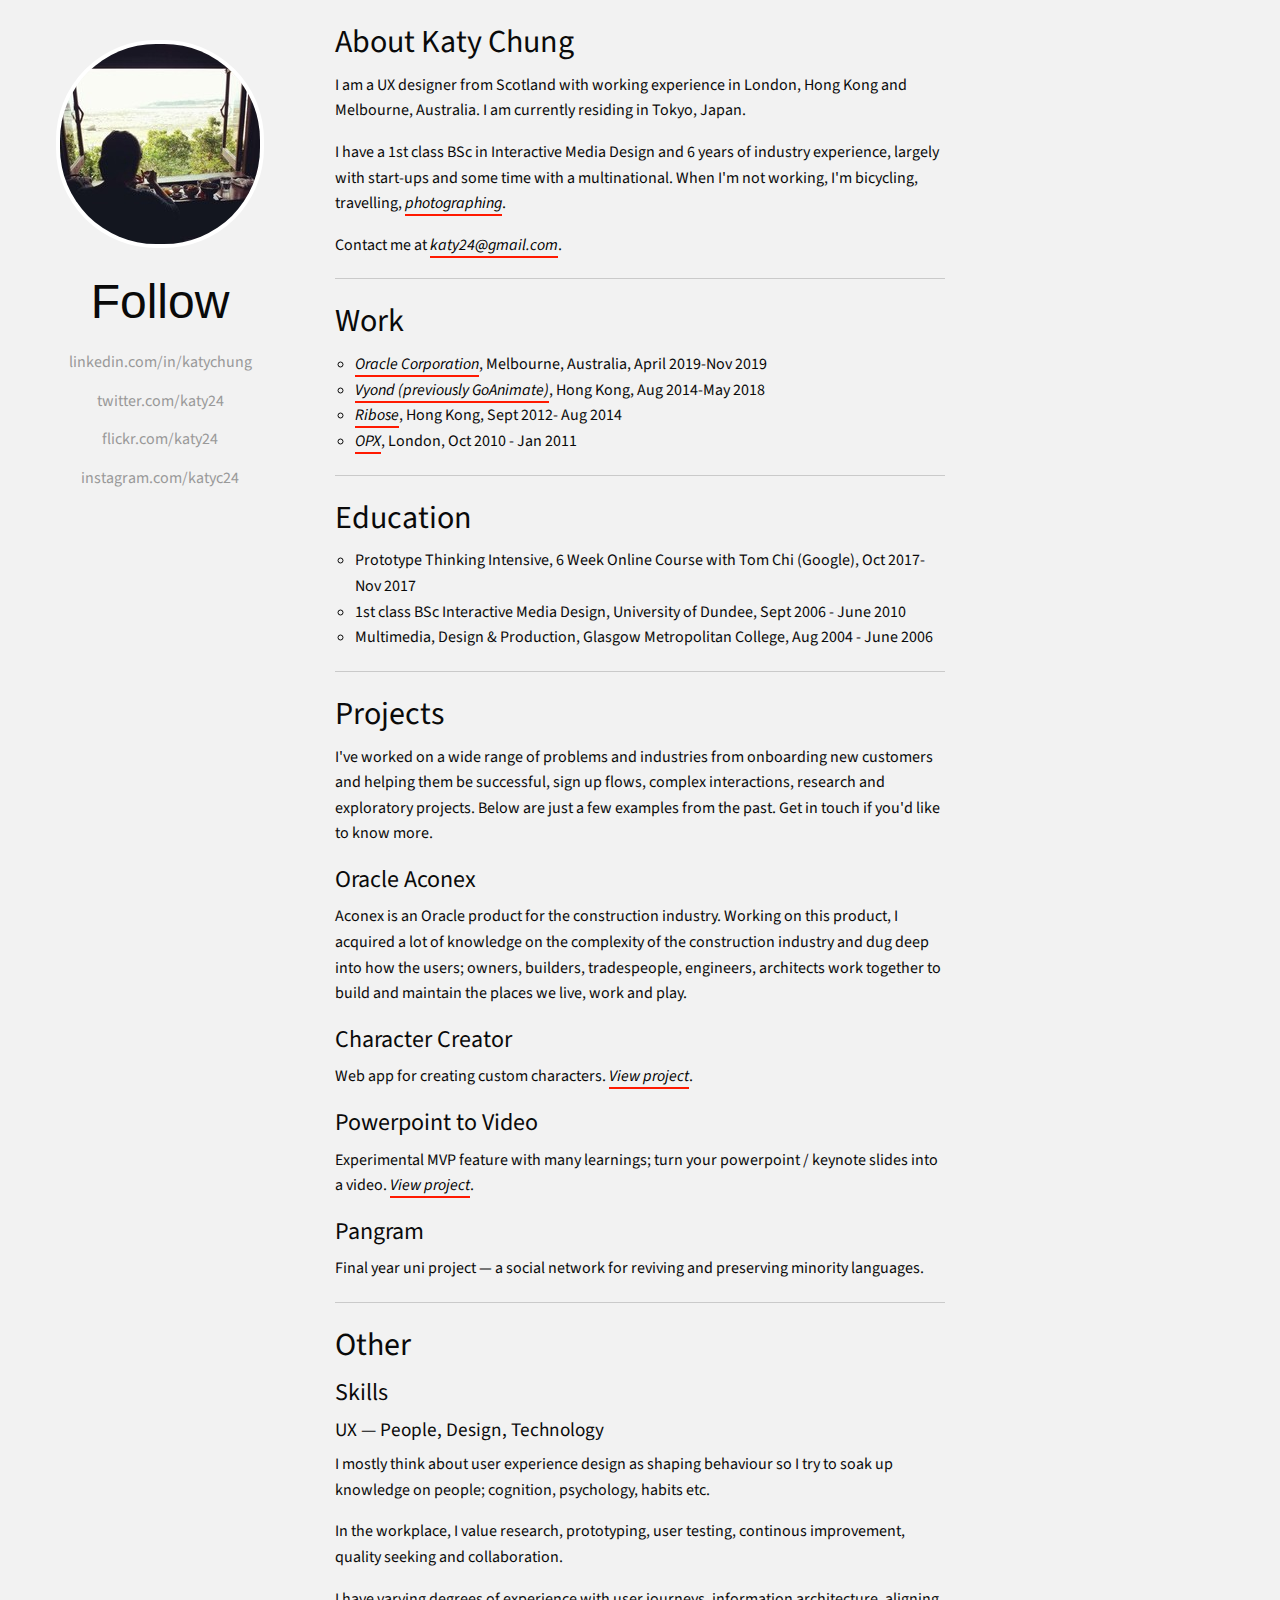
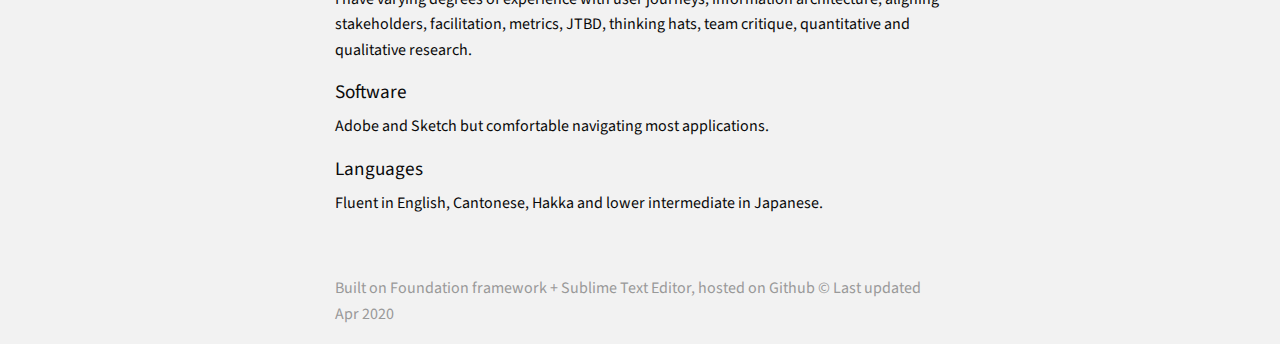
==== index.html @ f3f34f8c "-" ====
<!doctype html>
<html class="no-js" lang="en" dir="ltr">
  <head>
    <meta charset="utf-8">
    <meta http-equiv="x-ua-compatible" content="ie=edge">
    <meta name="viewport" content="width=device-width, initial-scale=1.0">
    <title>Katy Chung / User Experience Designer / Tokyo</title>
    <link rel="stylesheet" href="css/foundation.css">
    <link rel="stylesheet" href="css/app.css">
    <link href="https://fonts.googleapis.com/css?family=PT+Sans|Roboto|Source+Sans+Pro|Francois+One|Open+Sans" rel="stylesheet">
    <!-- Global site tag (gtag.js) - Google Analytics -->
<script async src="https://www.googletagmanager.com/gtag/js?id=G-DF2PL2KY1L"></script>
<script>
  window.dataLayer = window.dataLayer || [];
  function gtag(){dataLayer.push(arguments);}
  gtag('js', new Date());

  gtag('config', 'G-DF2PL2KY1L');
</script>
    <!-- Global site tag (gtag.js) - Google Analytics -->
  <body>

<div class="grid-y medium-grid">
    <div class="cell medium-auto medium-cell">
      <div class="grid-x grid-padding-x">
        <div class="cell medium-3 medium-cell-y">
          <div id="follow">
            <ul class="vertical menu nav-alt align-center">
              <li class="profileimage"><img src="pics/profile.jpg"></li>
              <li class="h1 section-title">Follow</li>
              <li><a href="https://www.linkedin.com/in/katychung/" target="_blank">linkedin.com/in/katychung</a></li>
              <li><a href="https://www.twitter.com/katy24" target="_blank">twitter.com/katy24</a></li>
              <li><a href="https://www.flickr.com/katy24" target="_blank">flickr.com/katy24</a></li>
              <li><a href="https://www.instagram.com/katyc24/" target="_blank">instagram.com/katyc24</a></li>
            </ul>
          </div>
        </div>

      <div class="cell medium-6 medium-cell">          
        <div id="main-nav">
<!--           <ul class="horizontal menu nav-alt align-center">
            <li class="c¥"><a href="#about">About</a></li>
            <li><a href="#work">Work</a></li>
            <li><a href="#education">Education</a></li>
            <li><a href="#projects">Projects</a></li>
            <li><a href="#other">Other</a></li>
          </ul> -->
        </div>
        <div id="about">
        <h1 class="section-title">About Katy Chung</h1>
        <p>I am a UX designer from Scotland with working experience in London, Hong Kong and Melbourne, Australia. I am currently residing in Tokyo, Japan.</p>
        <p>I have a 1st class BSc in Interactive Media Design and 6 years of industry experience, largely with start-ups and some time with a multinational. When I'm not working, I'm bicycling, travelling, <a href="https://www.flickr.com/photos/katy24/" target="_blank">photographing</a>.</p>
        <p>Contact me at <a href="mailto:katy24@gmail.com">katy24@gmail.com</a>.</p>
        </div>
        <hr>
        <h1 id="work" class="section-title">Work</h1>
        <ul>
          <li><a href="https://www.vyond.com" target="_blank">Oracle Corporation</a>, Melbourne, Australia, April 2019-Nov 2019</li>
          <li><a href="https://www.vyond.com" target="_blank">Vyond (previously GoAnimate)</a>, Hong Kong, Aug 2014-May 2018</li>
          <li><a href="https://www.ribose.com" target="_blank">Ribose</a>, Hong Kong, Sept 2012- Aug 2014</li>
          <li><a href="https://opx.co.uk" target="_blank">OPX</a>, London, Oct 2010 - Jan 2011</li>
        </ul>
        <hr>
        <h1 id="education" class="section-title">Education</h1>
        <ul>
          <li>Prototype Thinking Intensive, 6 Week Online Course with Tom Chi (Google), Oct 2017-Nov 2017</li>
          <li>1st class BSc Interactive Media Design, University of Dundee, Sept 2006 - June 2010</li>
          <li>Multimedia, Design & Production, Glasgow Metropolitan College, Aug 2004 - June 2006</li>
        </ul>
        <hr>
        <h1 id="projects" class="section-title">Projects</h1>
        <p>I've worked on a wide range of problems and industries from onboarding new customers and helping them be successful, sign up flows, complex interactions, research and exploratory projects. Below are just a few examples from the past. Get in touch if you'd like to know more.</p>

        <h2 class="section-title">Oracle Aconex</h2> <p>Aconex is an Oracle
        product for the construction industry. Working on this product, I
        acquired a lot of knowledge on the complexity of the construction
        industry and dug deep into how the users; owners, builders,
        tradespeople, engineers, architects work together to build and
        maintain the places we live, work and play.</p>

        <h2 class="section-title">Character Creator</h2>
        <p>Web app for creating custom characters. <a href="character-creator.html">View project</a>.</p>
        <h2 class="section-title">Powerpoint to Video</h2>
        <p>Experimental MVP feature with many learnings; turn your powerpoint / keynote slides into a video. <a href="ppt.html">View project</a>.</p>
        <h2 class="section-title">Pangram</h2>
        <p>Final year uni project &mdash; a social network for reviving and preserving minority languages.</p>
        <hr>
        <h1 id="other" class="section-title">Other</h1>
        <h2 class="section-title">Skills</h2>
        <h3>UX &mdash; People, Design, Technology</h3>
        <p>I mostly think about user experience design as shaping behaviour so I try to soak up knowledge on people; cognition, psychology, habits etc.</p>

        <p>In the workplace, I value research, prototyping, user testing, continous improvement, quality seeking and collaboration.</p>

        <p>I have varying degrees of experience with user journeys, information architecture, aligning stakeholders, facilitation, metrics, JTBD, thinking hats, team critique, quantitative and qualitative research.</p>
        <h3>Software</h3>
        <p>Adobe and Sketch but comfortable navigating most applications.</p>
        <h3>Languages</h3>
        <p>Fluent in English, Cantonese, Hakka and lower intermediate in Japanese.</p>
        <p class="footer">Built on Foundation framework + Sublime Text Editor, hosted on Github &copy; Last updated Apr 2020</p>
      </div>
    </div>
  </div>
</div>
    <script src="js/vendor/jquery.js"></script>
    <script src="js/vendor/what-input.js"></script>
    <script src="js/vendor/foundation.js"></script>
    <script src="js/app.js"></script>
  </body>
</html>
---- css/app.css ----
body{
	background: #f2f2f2;
	font-family: 'Source Sans Pro', sans-serif;
}

h1, h2, h3, h4 {
	font-family: 'Source Sans Pro', sans-serif;
}

h1{
	font-size:2em;
}

h2{
	font-size:1.5em;
}


h3{
	font-size:1.2em;
}

h4{
	font-size:1em;
}

a:link, a:active, a:visited{
	color: black;
	border-bottom: 2px #FF1A01 solid;
	font-style: italic;
}

a:hover{
	color: #666;
}

ul{
	list-style: circle;
}

.profileimage img{
	border: 4px solid white;
	border-radius: 100px;
	margin-bottom: 20px;
}

.sidebar{
	/*background-color:#f2f2f2;*/
}

.particulars{
	background-color: #fff;
	min-height: 500px;
}

.nav-alt a{
	color: #999;
	border: none;
	font-style: normal;
}

.nav-alt a:hover{
	color: #666;
}

#about{
}

#follow{
	margin:40px 0 20px 0;
}

#main-nav{
	margin:20px 0;

}

.footer{
	margin-top: 60px;
	color: #999;
}
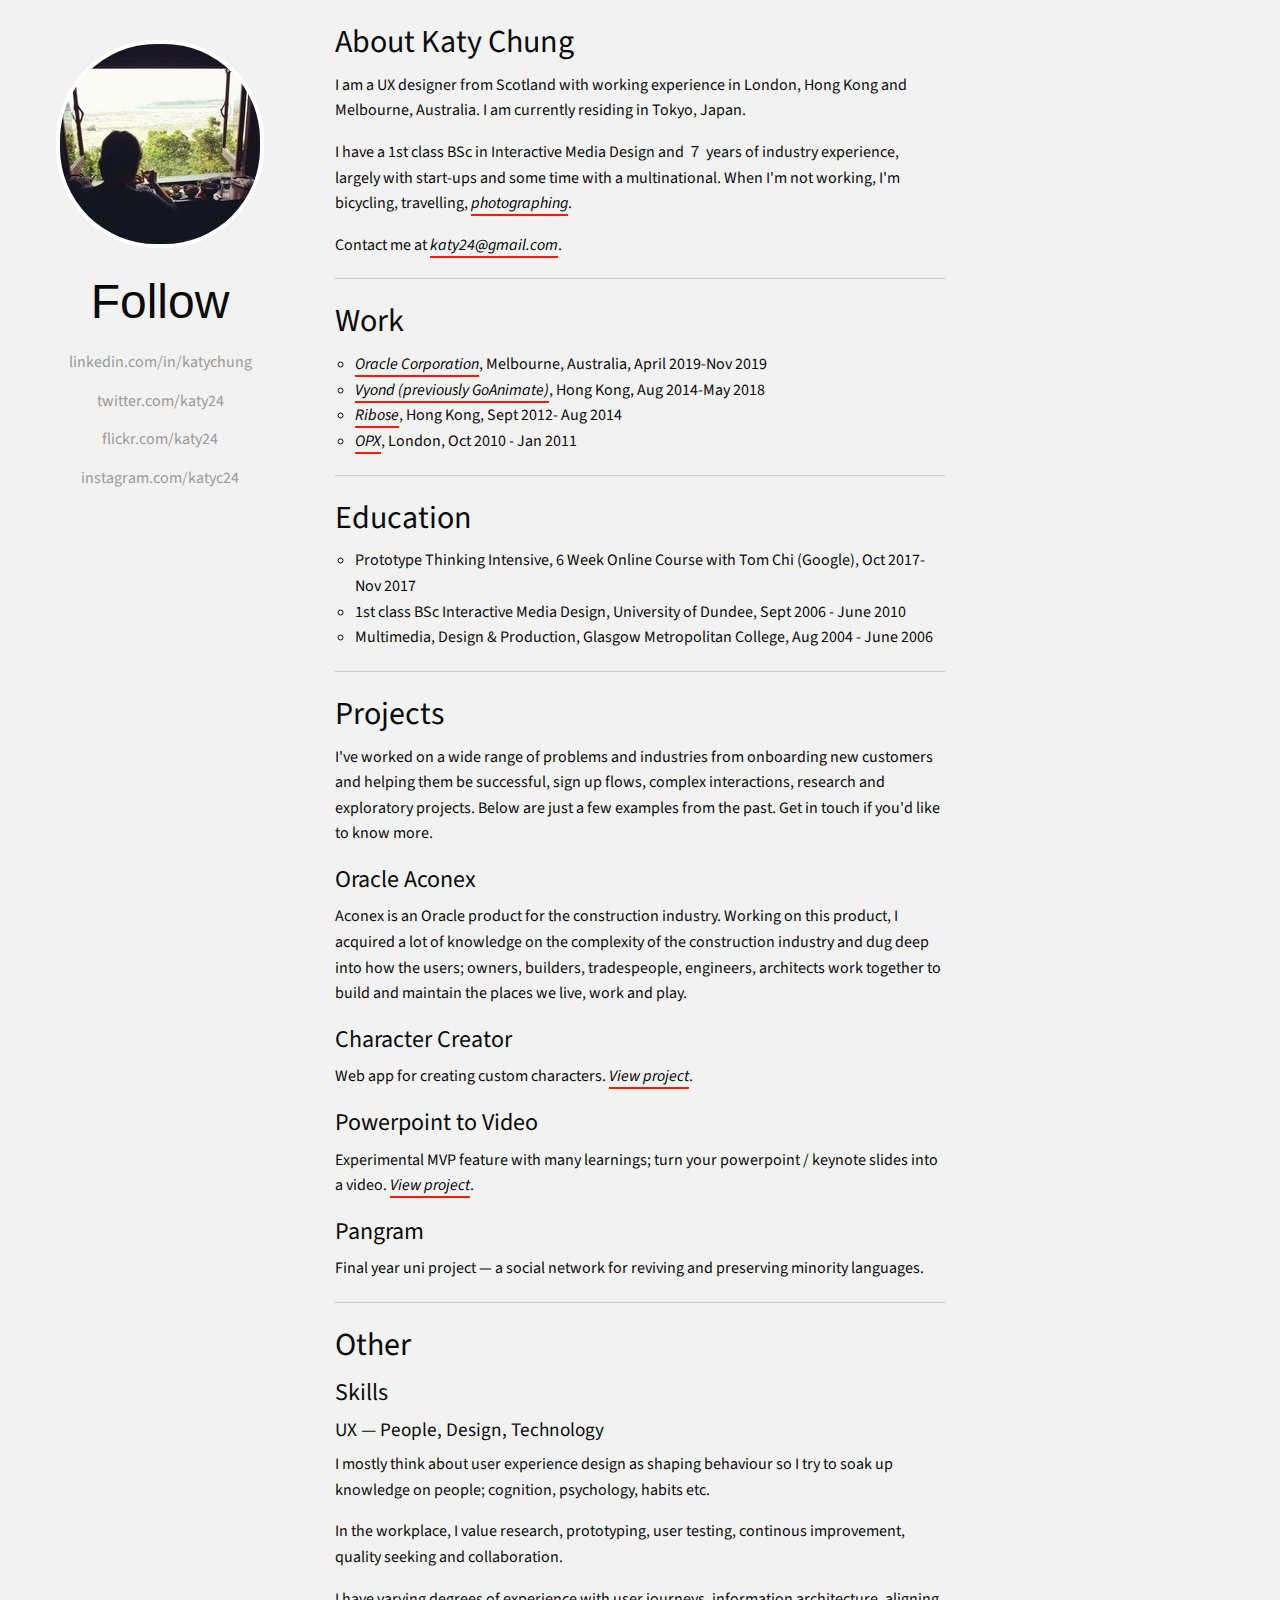
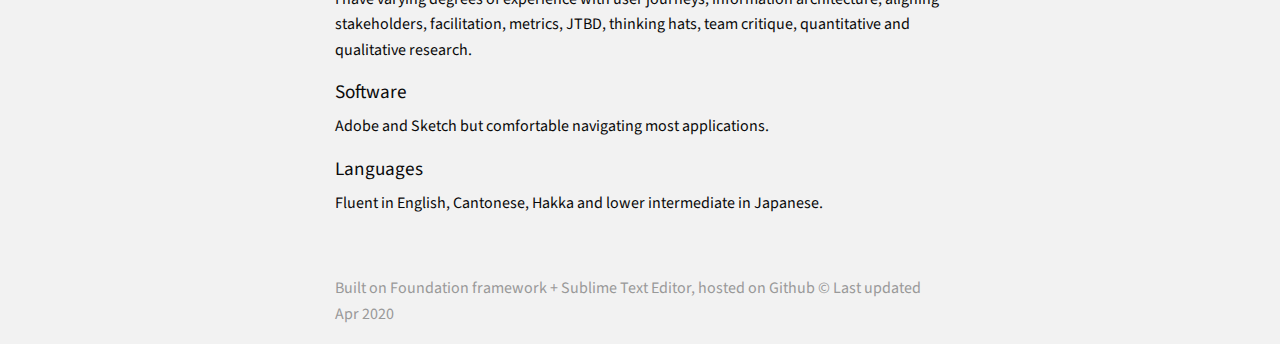
==== commit f10b7353: "Update index.html" ====
--- a/index.html
+++ b/index.html
@@ -49,7 +49,7 @@
         <div id="about">
         <h1 class="section-title">About Katy Chung</h1>
         <p>I am a UX designer from Scotland with working experience in London, Hong Kong and Melbourne, Australia. I am currently residing in Tokyo, Japan.</p>
-        <p>I have a 1st class BSc in Interactive Media Design and 6 years of industry experience, largely with start-ups and some time with a multinational. When I'm not working, I'm bicycling, travelling, <a href="https://www.flickr.com/photos/katy24/" target="_blank">photographing</a>.</p>
+        <p>I have a 1st class BSc in Interactive Media Design and ７ years of industry experience, largely with start-ups and some time with a multinational. When I'm not working, I'm bicycling, travelling, <a href="https://www.flickr.com/photos/katy24/" target="_blank">photographing</a>.</p>
         <p>Contact me at <a href="mailto:katy24@gmail.com">katy24@gmail.com</a>.</p>
         </div>
         <hr>
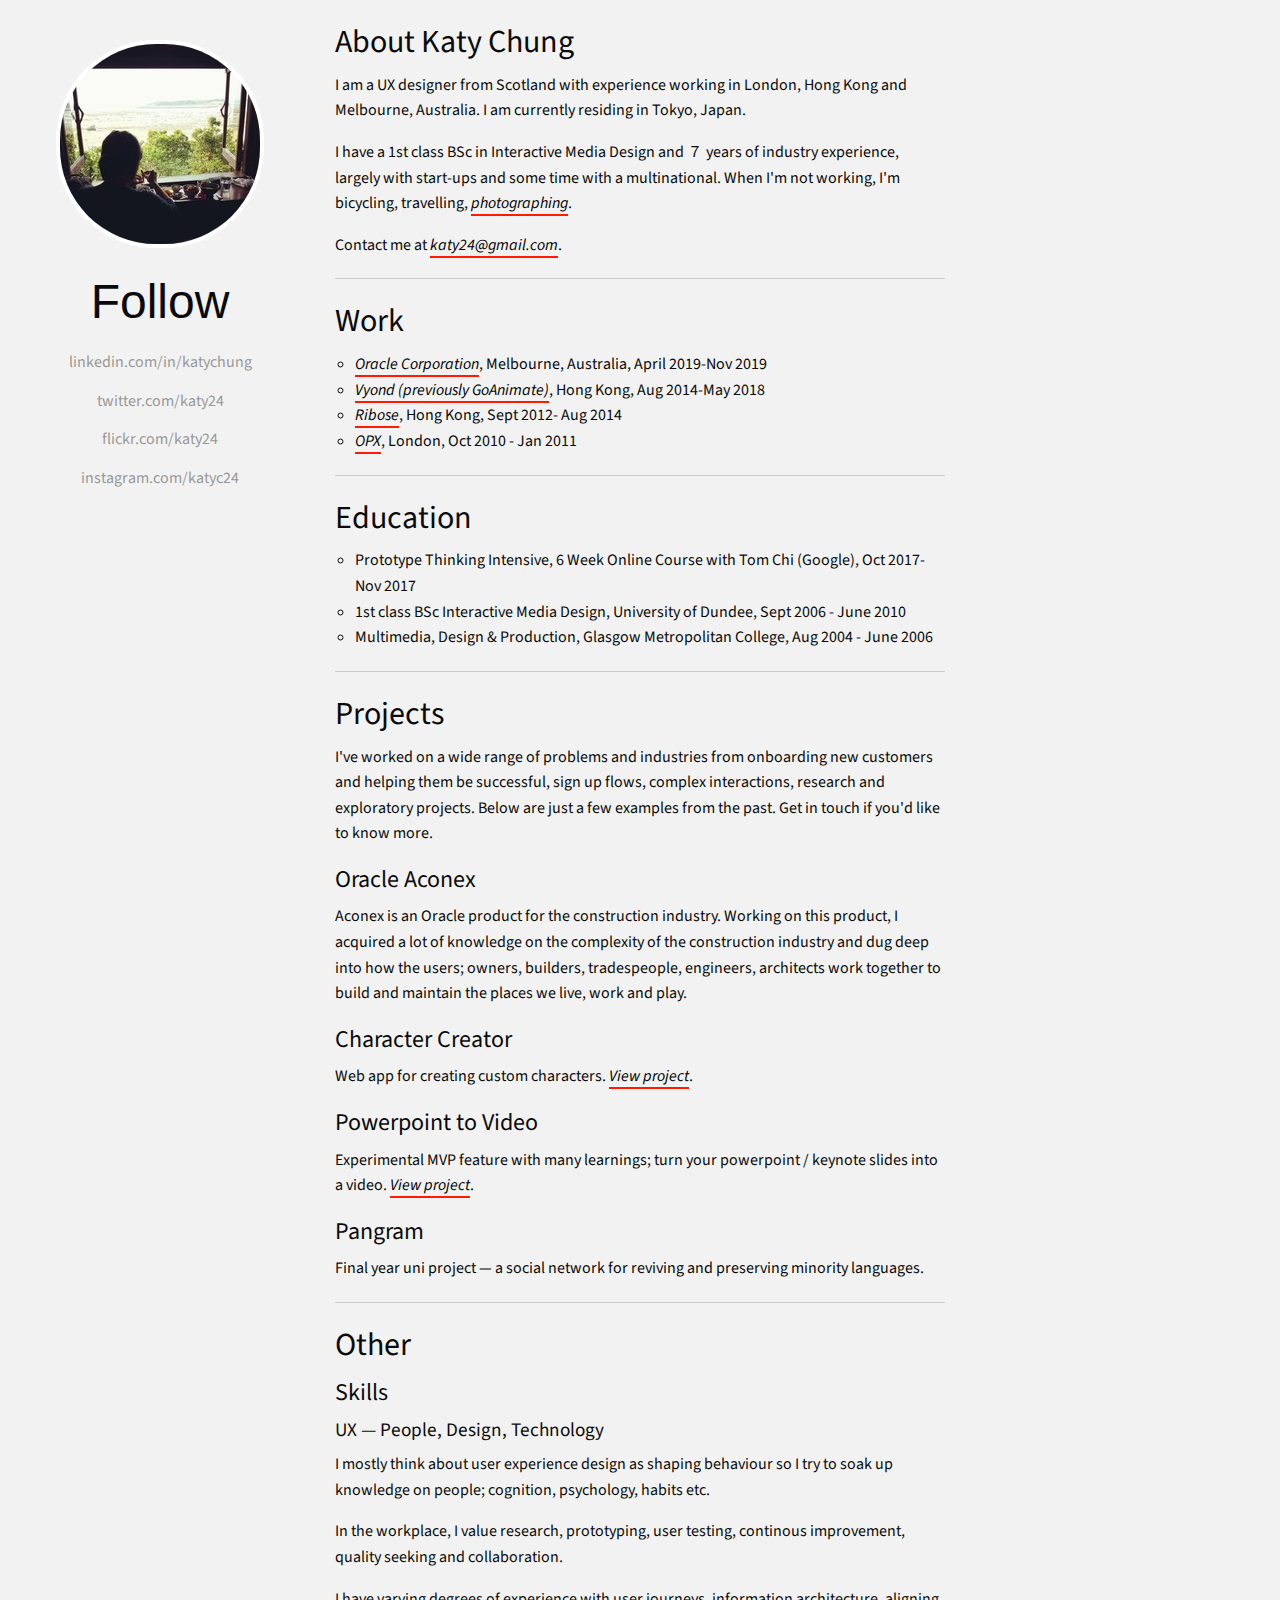
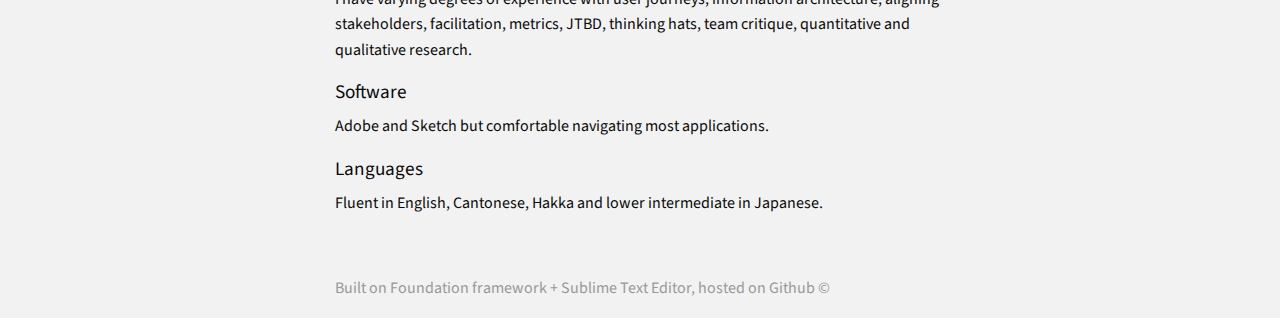
==== commit 017eac48: "minor copy changes" ====
--- a/index.html
+++ b/index.html
@@ -48,7 +48,7 @@
         </div>
         <div id="about">
         <h1 class="section-title">About Katy Chung</h1>
-        <p>I am a UX designer from Scotland with working experience in London, Hong Kong and Melbourne, Australia. I am currently residing in Tokyo, Japan.</p>
+        <p>I am a UX designer from Scotland with experience working in London, Hong Kong and Melbourne, Australia. I am currently residing in Tokyo, Japan.</p>
         <p>I have a 1st class BSc in Interactive Media Design and ７ years of industry experience, largely with start-ups and some time with a multinational. When I'm not working, I'm bicycling, travelling, <a href="https://www.flickr.com/photos/katy24/" target="_blank">photographing</a>.</p>
         <p>Contact me at <a href="mailto:katy24@gmail.com">katy24@gmail.com</a>.</p>
         </div>
@@ -97,7 +97,7 @@
         <p>Adobe and Sketch but comfortable navigating most applications.</p>
         <h3>Languages</h3>
         <p>Fluent in English, Cantonese, Hakka and lower intermediate in Japanese.</p>
-        <p class="footer">Built on Foundation framework + Sublime Text Editor, hosted on Github &copy; Last updated Apr 2020</p>
+        <p class="footer">Built on Foundation framework + Sublime Text Editor, hosted on Github &copy;</p>
       </div>
     </div>
   </div>
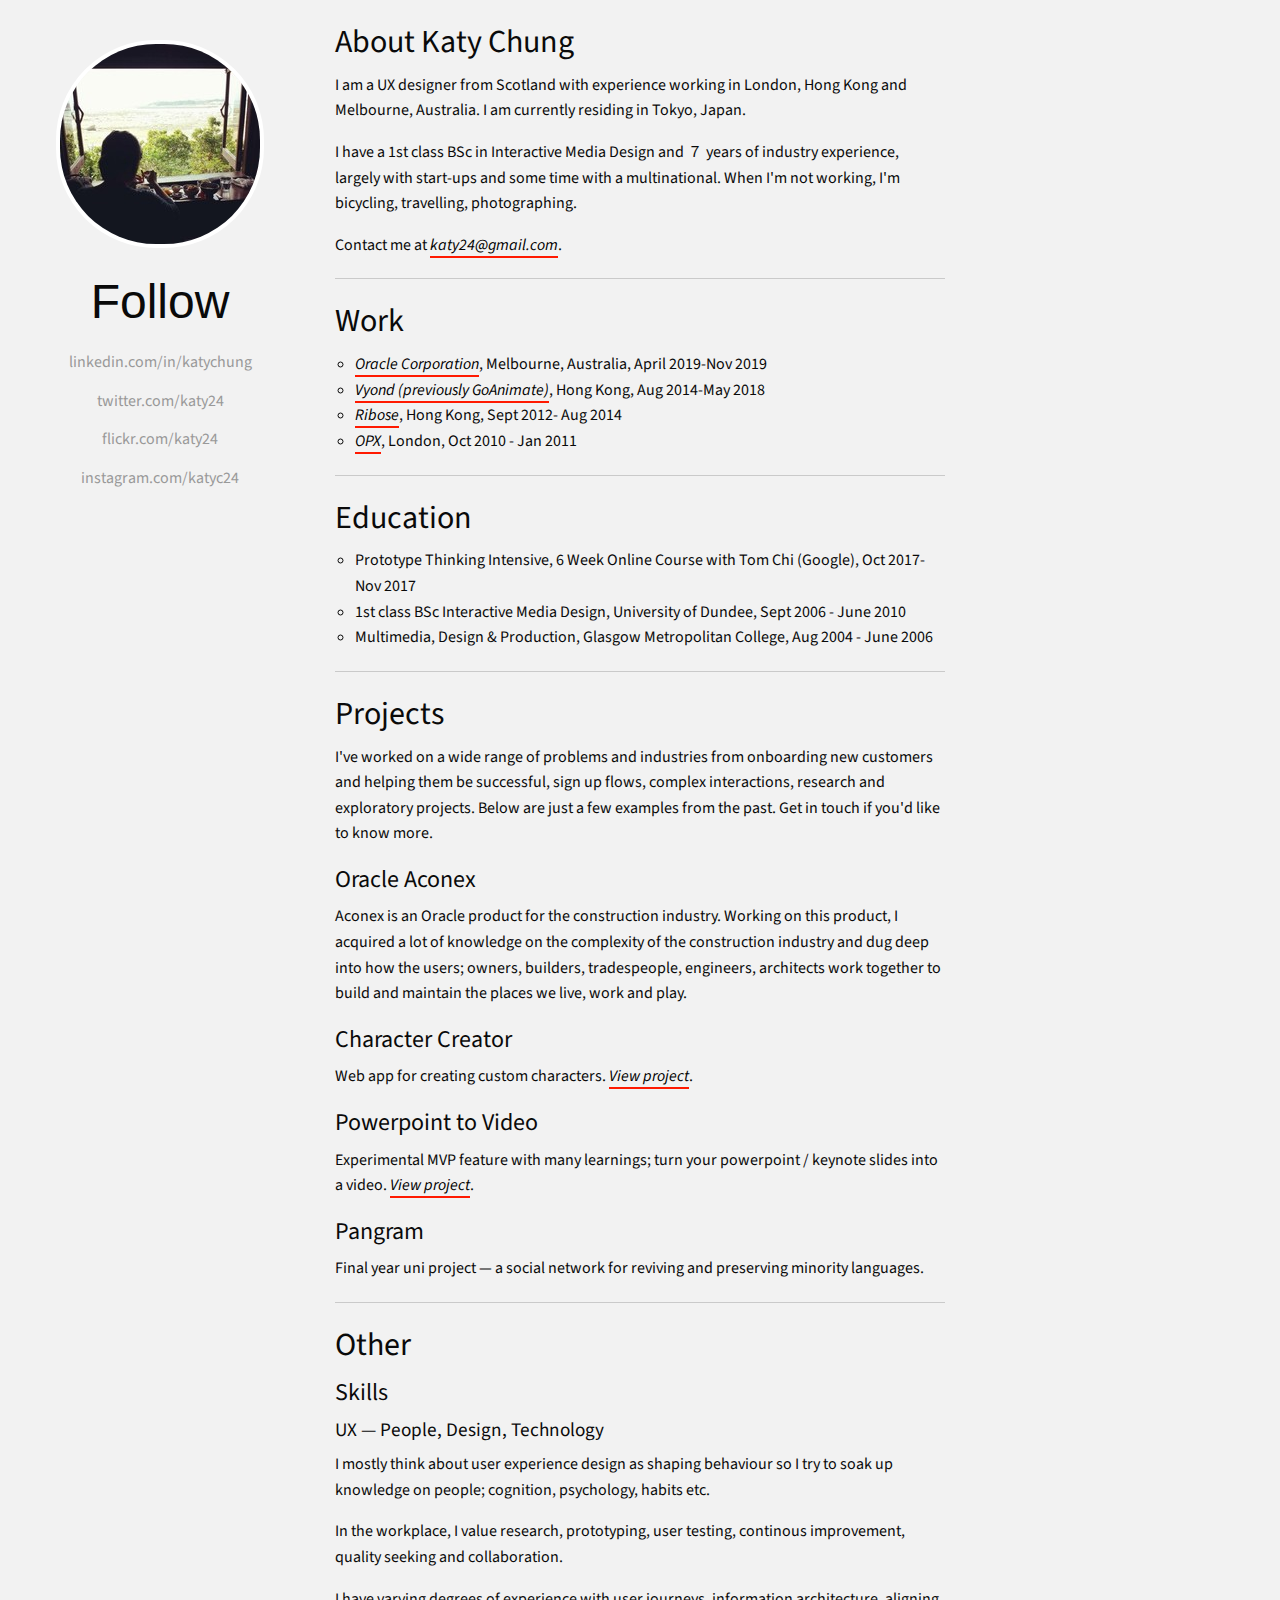
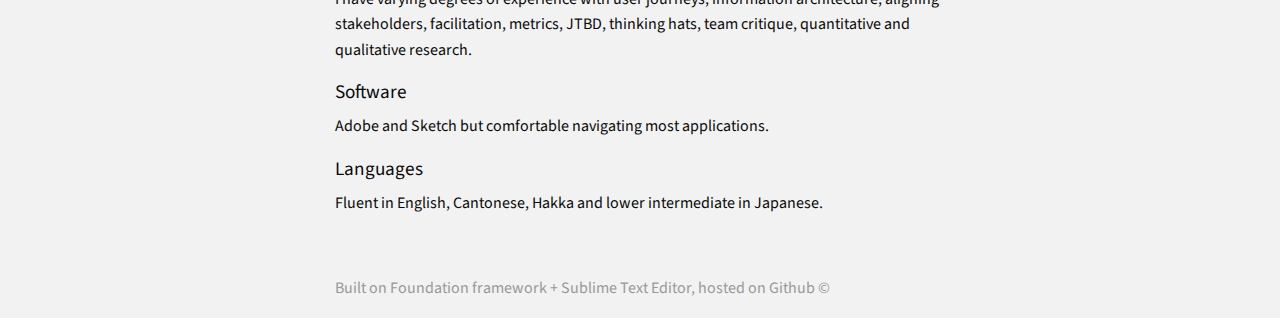
==== commit 835c15d7: "minor copy changes" ====
--- a/index.html
+++ b/index.html
@@ -49,7 +49,7 @@
         <div id="about">
         <h1 class="section-title">About Katy Chung</h1>
         <p>I am a UX designer from Scotland with experience working in London, Hong Kong and Melbourne, Australia. I am currently residing in Tokyo, Japan.</p>
-        <p>I have a 1st class BSc in Interactive Media Design and ７ years of industry experience, largely with start-ups and some time with a multinational. When I'm not working, I'm bicycling, travelling, <a href="https://www.flickr.com/photos/katy24/" target="_blank">photographing</a>.</p>
+        <p>I have a 1st class BSc in Interactive Media Design and ７ years of industry experience, largely with start-ups and some time with a multinational. When I'm not working, I'm bicycling, travelling, photographing.</p>
         <p>Contact me at <a href="mailto:katy24@gmail.com">katy24@gmail.com</a>.</p>
         </div>
         <hr>
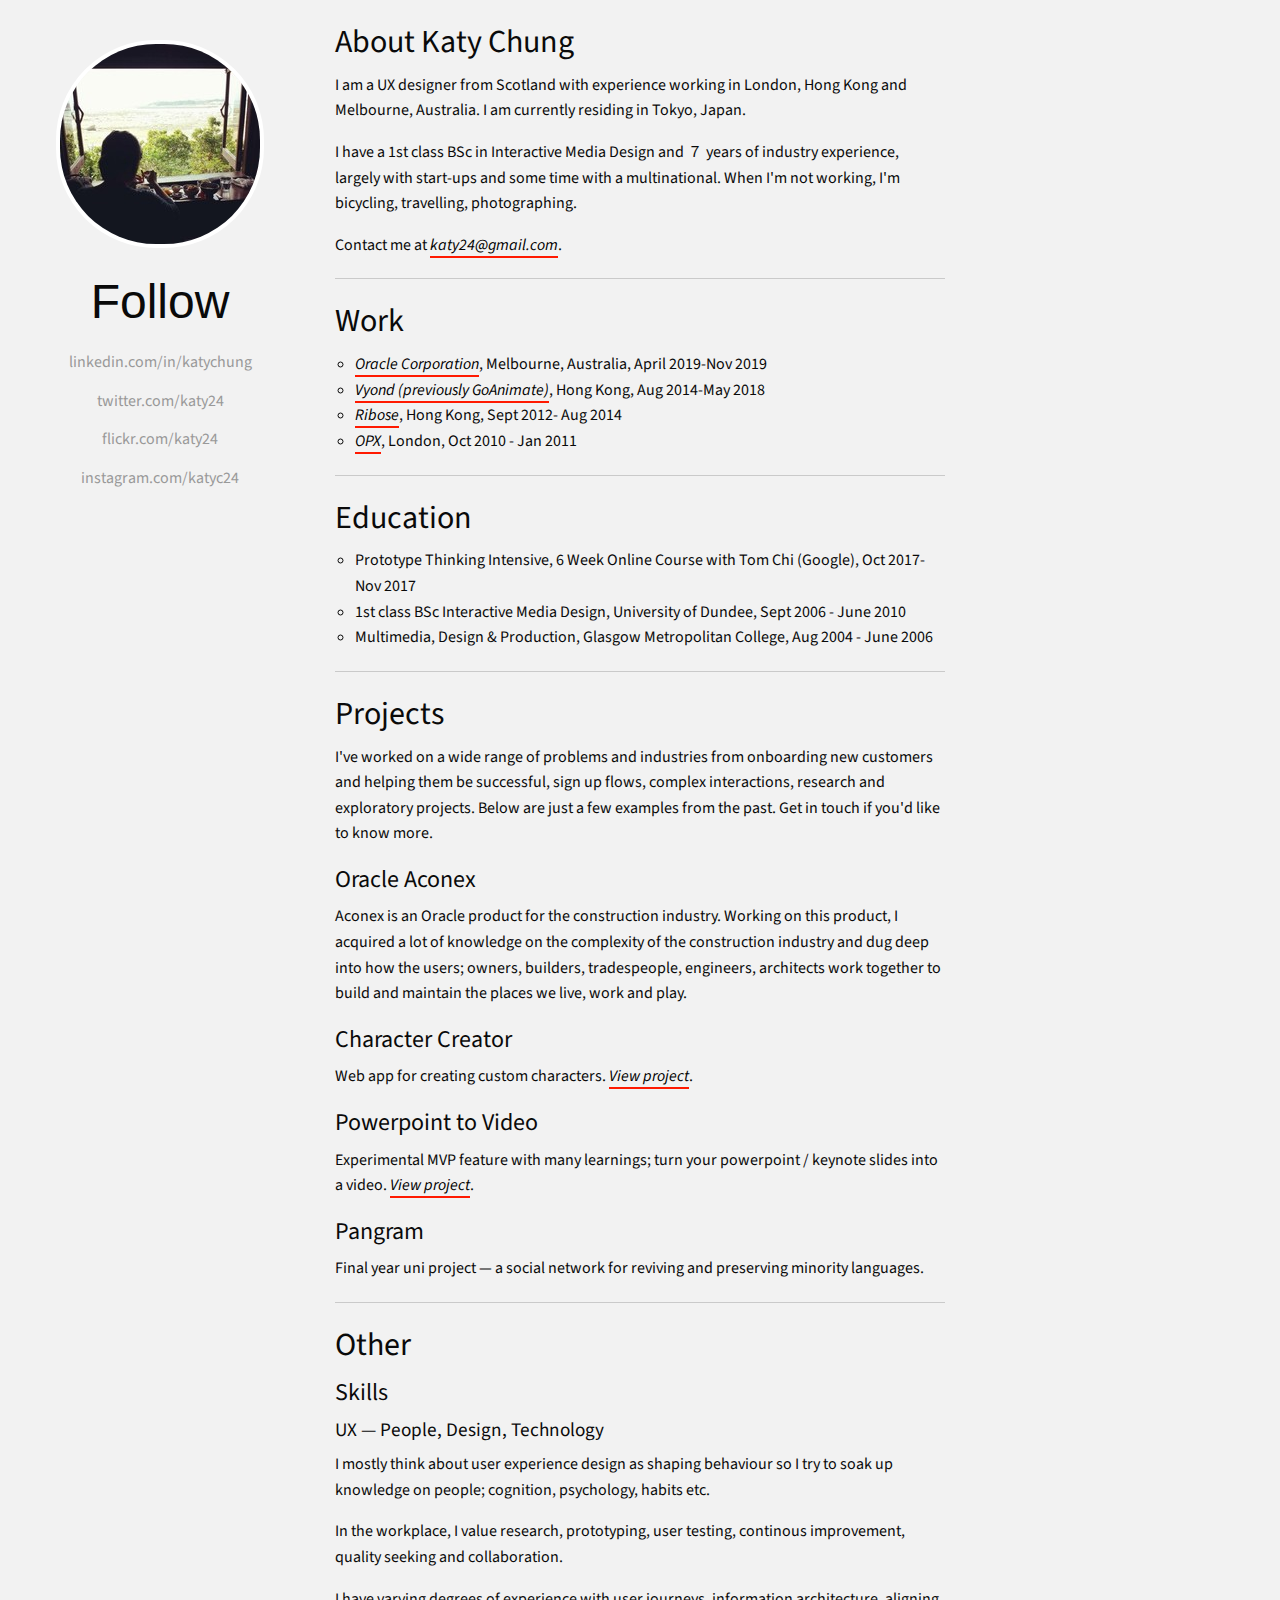
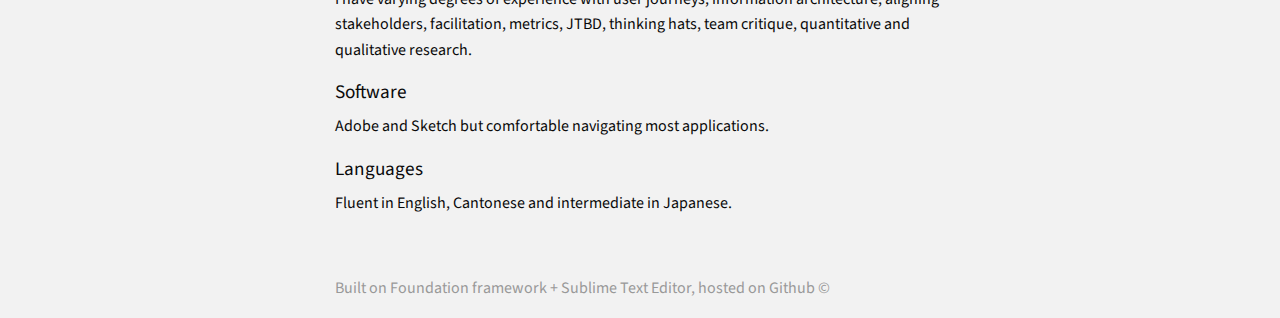
==== commit 12ebb5cf: "minor copy changes" ====
--- a/index.html
+++ b/index.html
@@ -96,7 +96,7 @@
         <h3>Software</h3>
         <p>Adobe and Sketch but comfortable navigating most applications.</p>
         <h3>Languages</h3>
-        <p>Fluent in English, Cantonese, Hakka and lower intermediate in Japanese.</p>
+        <p>Fluent in English, Cantonese and intermediate in Japanese.</p>
         <p class="footer">Built on Foundation framework + Sublime Text Editor, hosted on Github &copy;</p>
       </div>
     </div>
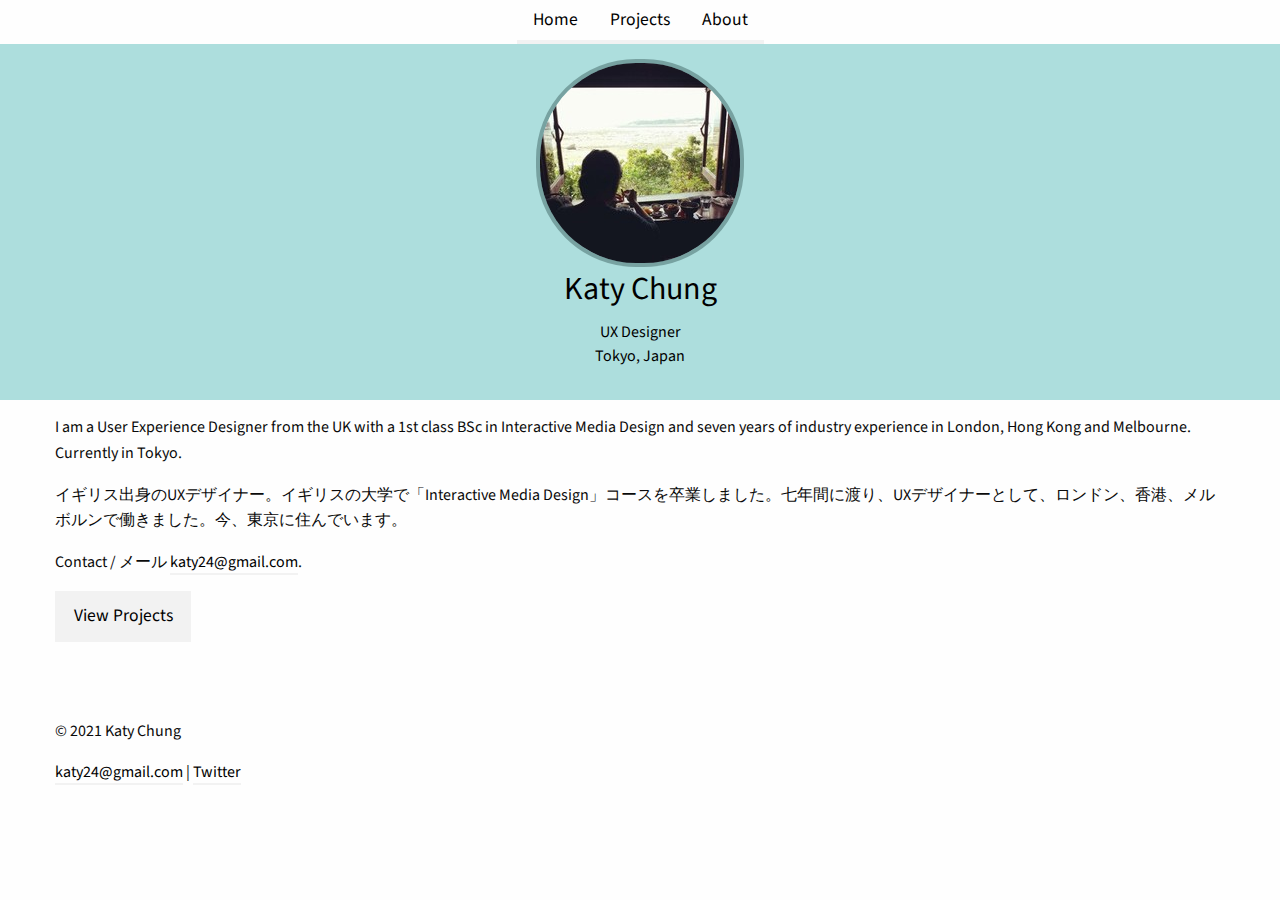
==== commit d57af7cb: "The Japanese Edition" ====
--- a/index.html
+++ b/index.html
@@ -1,110 +1,73 @@
 <!doctype html>
-<html class="no-js" lang="en" dir="ltr">
+<html class="no-js" lang="en">
   <head>
-    <meta charset="utf-8">
-    <meta http-equiv="x-ua-compatible" content="ie=edge">
-    <meta name="viewport" content="width=device-width, initial-scale=1.0">
+    <meta charset="utf-8" />
+    <meta name="viewport" content="width=device-width, initial-scale=1.0" />
     <title>Katy Chung / User Experience Designer / Tokyo</title>
+    <!-- <link rel="stylesheet" href="https://dhbhdrzi4tiry.cloudfront.net/cdn/sites/foundation.min.css"> -->
     <link rel="stylesheet" href="css/foundation.css">
+    <link rel="stylesheet" href="foundation-icons/foundation-icons.css">
     <link rel="stylesheet" href="css/app.css">
     <link href="https://fonts.googleapis.com/css?family=PT+Sans|Roboto|Source+Sans+Pro|Francois+One|Open+Sans" rel="stylesheet">
     <!-- Global site tag (gtag.js) - Google Analytics -->
-<script async src="https://www.googletagmanager.com/gtag/js?id=G-DF2PL2KY1L"></script>
-<script>
-  window.dataLayer = window.dataLayer || [];
-  function gtag(){dataLayer.push(arguments);}
-  gtag('js', new Date());
+    <script async src="https://www.googletagmanager.com/gtag/js?id=G-6JN6LW9SD9"></script>
+    <script>
+      window.dataLayer = window.dataLayer || [];
+      function gtag(){dataLayer.push(arguments);}
+      gtag('js', new Date());
 
-  gtag('config', 'G-DF2PL2KY1L');
-</script>
-    <!-- Global site tag (gtag.js) - Google Analytics -->
+      gtag('config', 'G-6JN6LW9SD9');
+    </script>
+  </head>
   <body>
-
-<div class="grid-y medium-grid">
-    <div class="cell medium-auto medium-cell">
-      <div class="grid-x grid-padding-x">
-        <div class="cell medium-3 medium-cell-y">
-          <div id="follow">
-            <ul class="vertical menu nav-alt align-center">
-              <li class="profileimage"><img src="pics/profile.jpg"></li>
-              <li class="h1 section-title">Follow</li>
-              <li><a href="https://www.linkedin.com/in/katychung/" target="_blank">linkedin.com/in/katychung</a></li>
-              <li><a href="https://www.twitter.com/katy24" target="_blank">twitter.com/katy24</a></li>
-              <li><a href="https://www.flickr.com/katy24" target="_blank">flickr.com/katy24</a></li>
-              <li><a href="https://www.instagram.com/katyc24/" target="_blank">instagram.com/katyc24</a></li>
-            </ul>
-          </div>
-        </div>
-
-      <div class="cell medium-6 medium-cell">          
-        <div id="main-nav">
-<!--           <ul class="horizontal menu nav-alt align-center">
-            <li class="c¥"><a href="#about">About</a></li>
-            <li><a href="#work">Work</a></li>
-            <li><a href="#education">Education</a></li>
-            <li><a href="#projects">Projects</a></li>
-            <li><a href="#other">Other</a></li>
-          </ul> -->
-        </div>
-        <div id="about">
-        <h1 class="section-title">About Katy Chung</h1>
-        <p>I am a UX designer from Scotland with experience working in London, Hong Kong and Melbourne, Australia. I am currently residing in Tokyo, Japan.</p>
-        <p>I have a 1st class BSc in Interactive Media Design and ７ years of industry experience, largely with start-ups and some time with a multinational. When I'm not working, I'm bicycling, travelling, photographing.</p>
-        <p>Contact me at <a href="mailto:katy24@gmail.com">katy24@gmail.com</a>.</p>
-        </div>
-        <hr>
-        <h1 id="work" class="section-title">Work</h1>
-        <ul>
-          <li><a href="https://www.vyond.com" target="_blank">Oracle Corporation</a>, Melbourne, Australia, April 2019-Nov 2019</li>
-          <li><a href="https://www.vyond.com" target="_blank">Vyond (previously GoAnimate)</a>, Hong Kong, Aug 2014-May 2018</li>
-          <li><a href="https://www.ribose.com" target="_blank">Ribose</a>, Hong Kong, Sept 2012- Aug 2014</li>
-          <li><a href="https://opx.co.uk" target="_blank">OPX</a>, London, Oct 2010 - Jan 2011</li>
-        </ul>
-        <hr>
-        <h1 id="education" class="section-title">Education</h1>
-        <ul>
-          <li>Prototype Thinking Intensive, 6 Week Online Course with Tom Chi (Google), Oct 2017-Nov 2017</li>
-          <li>1st class BSc Interactive Media Design, University of Dundee, Sept 2006 - June 2010</li>
-          <li>Multimedia, Design & Production, Glasgow Metropolitan College, Aug 2004 - June 2006</li>
-        </ul>
-        <hr>
-        <h1 id="projects" class="section-title">Projects</h1>
-        <p>I've worked on a wide range of problems and industries from onboarding new customers and helping them be successful, sign up flows, complex interactions, research and exploratory projects. Below are just a few examples from the past. Get in touch if you'd like to know more.</p>
-
-        <h2 class="section-title">Oracle Aconex</h2> <p>Aconex is an Oracle
-        product for the construction industry. Working on this product, I
-        acquired a lot of knowledge on the complexity of the construction
-        industry and dug deep into how the users; owners, builders,
-        tradespeople, engineers, architects work together to build and
-        maintain the places we live, work and play.</p>
-
-        <h2 class="section-title">Character Creator</h2>
-        <p>Web app for creating custom characters. <a href="character-creator.html">View project</a>.</p>
-        <h2 class="section-title">Powerpoint to Video</h2>
-        <p>Experimental MVP feature with many learnings; turn your powerpoint / keynote slides into a video. <a href="ppt.html">View project</a>.</p>
-        <h2 class="section-title">Pangram</h2>
-        <p>Final year uni project &mdash; a social network for reviving and preserving minority languages.</p>
-        <hr>
-        <h1 id="other" class="section-title">Other</h1>
-        <h2 class="section-title">Skills</h2>
-        <h3>UX &mdash; People, Design, Technology</h3>
-        <p>I mostly think about user experience design as shaping behaviour so I try to soak up knowledge on people; cognition, psychology, habits etc.</p>
-
-        <p>In the workplace, I value research, prototyping, user testing, continous improvement, quality seeking and collaboration.</p>
-
-        <p>I have varying degrees of experience with user journeys, information architecture, aligning stakeholders, facilitation, metrics, JTBD, thinking hats, team critique, quantitative and qualitative research.</p>
-        <h3>Software</h3>
-        <p>Adobe and Sketch but comfortable navigating most applications.</p>
-        <h3>Languages</h3>
-        <p>Fluent in English, Cantonese and intermediate in Japanese.</p>
-        <p class="footer">Built on Foundation framework + Sublime Text Editor, hosted on Github &copy;</p>
+    <div class="grid-container">   
+      <ul class="menu align-center">
+        <li><a href="index.html" class="currentLink">Home</a></li>
+        <li><a href="projects.html">Projects</a></li>
+        <li><a href="about.html">About</a></li>
+      </ul> 
+    </div>
+    <div class="grid-x grid-padding-y text-center">
+      <div class="cell" style="background: #ADDEDD;color:#000;">
+        <img src="pics/profile.jpg" class="profileimage" alt="profile photo">
+          <h1>Katy Chung</h1>
+          <span>UX Designer</span>
+          <p>Tokyo, Japan</p>
       </div>
     </div>
-  </div>
-</div>
-    <script src="js/vendor/jquery.js"></script>
-    <script src="js/vendor/what-input.js"></script>
-    <script src="js/vendor/foundation.js"></script>
-    <script src="js/app.js"></script>
+    <div class="grid-container"> 
+      <div class="grid-x grid-padding-y">
+        <div class="cell">
+          <p>I am a User Experience Designer from the UK with a 1st class BSc in Interactive Media Design and seven years of industry experience  in London, Hong Kong and Melbourne. Currently in Tokyo.
+          </p>
+          <p>イギリス出身のUXデザイナー。イギリスの大学で「Interactive Media Design」コースを卒業しました。七年間に渡り、UXデザイナーとして、ロンドン、香港、メルボルンで働きました。今、東京に住んでいます。
+          </p>
+          <p>
+            Contact / メール <a href="mailto:katy24@gmail.com">katy24@gmail.com</a>.
+          </p>
+          <p>
+            <a href="projects.html" class="button">View Projects</a>
+          </p>
+        </div>
+      </div>
+      <div class="grid-x grid-padding-y">
+        <div class="cell">
+        </div>
+      </div>
+      <div class="grid-x">
+        <div class="cell">
+          <p>© 2021 Katy Chung</p>
+          <p><a href="mailto:katy24@gmail.com">katy24@gmail.com</a> | <a href="www.twitter.com/katy24">Twitter</a>
+        </div>
+      </div>
+    </div>
+    <script src="https://code.jquery.com/jquery-2.1.4.min.js"></script>
+    <script src="https://dhbhdrzi4tiry.cloudfront.net/cdn/sites/foundation.js"></script>
+    <script>
+      $(document).foundation();
+    </script>
   </body>
 </html>
+
+
+
--- a/css/app.css
+++ b/css/app.css
@@ -1,5 +1,4 @@
 body{
-	background: #f2f2f2;
 	font-family: 'Source Sans Pro', sans-serif;
 }
 
@@ -15,7 +14,6 @@
 	font-size:1.5em;
 }
 
-
 h3{
 	font-size:1.2em;
 }
@@ -23,29 +21,123 @@
 h4{
 	font-size:1em;
 }
+.wrapper{
+    position: relative;
+    z-index: 15;
+    margin-left: auto;
+    margin-right: auto;
+    padding: 2vw 7vw;
+}
+
+.section-title{
+  text-transform: uppercase;
+  font-size: 1rem;
+  font-weight: 700;
+}
+
+.header{
+  padding: 20px 0;
+}
+
+.header a:link, a:active, a:visited{
+  color: #000;
+  font-style: normal;
+  border-bottom: none;
+  font-family: 'Source Sans Pro', sans-serif;
+}
+
+.header a:hover{
+  color: #000;
+}
 
 a:link, a:active, a:visited{
 	color: black;
-	border-bottom: 2px #FF1A01 solid;
-	font-style: italic;
+	border-bottom: 2px #f2f2f2 solid;
 }
 
 a:hover{
 	color: #666;
+  border-bottom: 2px #D94F23 solid;
+}
+
+a:link.currentLink, 
+a:active.currentLink, 
+a:visited.currentLink{
+  border-bottom: 2px #D94F23 solid;
+}
+
+ul.menu{
+  font-size: 1.1rem;
+
+}
+
+table.unstripped.tr{
+  border: 0px solid #000;
+}
+
+table..unstripped.tbody{
+  border: 0px solid #000;
+}
+
+span.label{
+  border-radius: 10px;
+  background-color: #D94F23; 
+}
+
+span.label.success{
+  border-radius: 10px;
+  background-color: #f2f2f2;
+}
+
+.project1{
+  background-color: #ADDEDD;
+  border-radius: 8px;
+}
+
+.project2{
+  background-color: #E28E78;
+  border-radius: 8px;
+  margin-top: 40px
+}
+.project3{
+  background-color: #748FAB;
+  border-radius: 8px;
+  margin-top: 40px
+}
+
+ul.menu a:link, a:active, a:visited{
+  color: black;
+  border-bottom: 4px #f2f2f2 solid;
+  font-style: normal;
+}
+
+ul.menu a:hover{
+  color: #666;
+  border-bottom: 4px #D94F23 solid;
+}
+
+.button{
+  background: #f2f2f2;
+  font-size: 1.1rem;
+}
+.button:hover{
+  background: #f2f2f2;
+  border-bottom: 4px #D94F23 solid;
+  color:#000;
 }
 
 ul{
 	list-style: circle;
 }
 
-.profileimage img{
-	border: 4px solid white;
+.profileimage{
+	border: 4px solid #77a2a1;
 	border-radius: 100px;
-	margin-bottom: 20px;
 }
 
-.sidebar{
-	/*background-color:#f2f2f2;*/
+.text-center{
+  position: relative;
+  text-align: center;
 }
 
 .particulars{
@@ -53,31 +145,54 @@
 	min-height: 500px;
 }
 
-.nav-alt a{
-	color: #999;
-	border: none;
-	font-style: normal;
+/*********************** Project Pages ***********************/
+
+.project-desc{
+  position: relative;
+  z-index: 15;
+  margin-left: auto;
+  margin-right: auto;
+  padding: 1vw 0vw;
+  max-width: 800px;
 }
 
-.nav-alt a:hover{
-	color: #666;
+.project-intro{
+  display: flex;
+  justify-content: center;
+  align-items: center;
+  align-content: center;
+  flex-wrap: wrap;
+  text-align: center;
 }
 
-#about{
+.content-wrapper{
+  display: flex;
+  justify-content: center;
+  align-items: center;
+  align-content: center;
+  flex-wrap: wrap;
 }
 
-#follow{
-	margin:40px 0 20px 0;
+.nd{
+  font-style: italic;
+  color: #666;
+  padding-top: 1vw;
 }
 
-#main-nav{
-	margin:20px 0;
-
+.callout{
+    border: none;
 }
 
-.footer{
-	margin-top: 60px;
-	color: #999;
+/*********************** Custom ***********************/
+
+.character-creator-header{
+    height: 20rem;
+    background: #222 url("../img/cc.jpg") no-repeat top;
+    background-size: cover;
 }
 
-
+.ppt-header{
+    height: 20rem;
+    background: #222 url("../img/ppt.jpg") no-repeat top;
+    background-size: cover;
+}
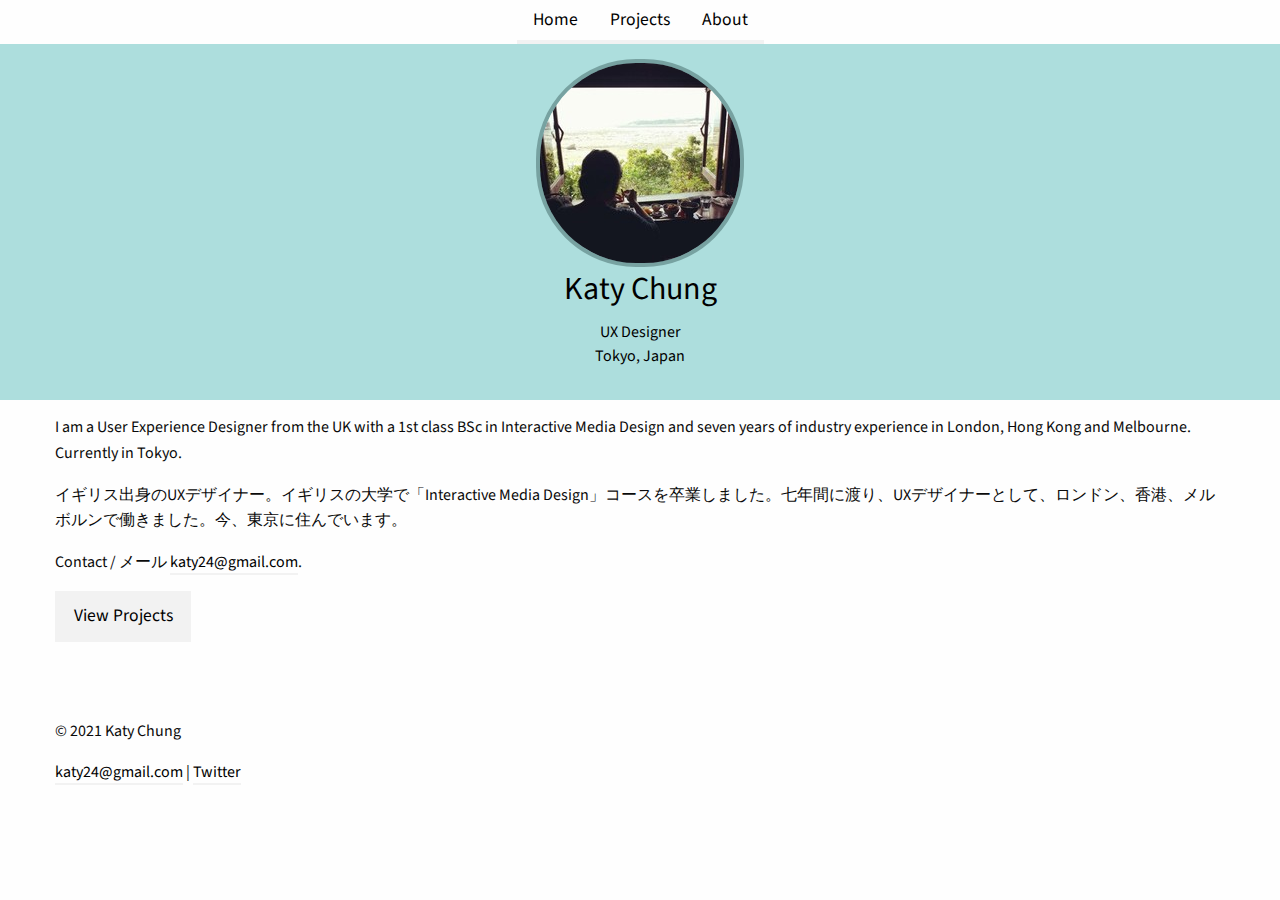
==== commit d11bbd57: "Update page titles" ====
--- a/index.html
+++ b/index.html
@@ -3,11 +3,11 @@
   <head>
     <meta charset="utf-8" />
     <meta name="viewport" content="width=device-width, initial-scale=1.0" />
-    <title>Katy Chung / User Experience Designer / Tokyo</title>
-    <!-- <link rel="stylesheet" href="https://dhbhdrzi4tiry.cloudfront.net/cdn/sites/foundation.min.css"> -->
+    <title>Katy Chung / User Experience Designer / Tokyo / Home</title>
     <link rel="stylesheet" href="css/foundation.css">
     <link rel="stylesheet" href="foundation-icons/foundation-icons.css">
     <link rel="stylesheet" href="css/app.css">
+    <link rel="icon" href="img/favicon.ico" type="image/x-icon" />
     <link href="https://fonts.googleapis.com/css?family=PT+Sans|Roboto|Source+Sans+Pro|Francois+One|Open+Sans" rel="stylesheet">
     <!-- Global site tag (gtag.js) - Google Analytics -->
     <script async src="https://www.googletagmanager.com/gtag/js?id=G-6JN6LW9SD9"></script>
@@ -38,7 +38,7 @@
     <div class="grid-container"> 
       <div class="grid-x grid-padding-y">
         <div class="cell">
-          <p>I am a User Experience Designer from the UK with a 1st class BSc in Interactive Media Design and seven years of industry experience  in London, Hong Kong and Melbourne. Currently in Tokyo.
+          <p>I am a User Experience Designer from the UK with a 1st class BSc in Interactive Media Design and seven years of industry experience in London, Hong Kong and Melbourne. Currently in Tokyo.
           </p>
           <p>イギリス出身のUXデザイナー。イギリスの大学で「Interactive Media Design」コースを卒業しました。七年間に渡り、UXデザイナーとして、ロンドン、香港、メルボルンで働きました。今、東京に住んでいます。
           </p>
